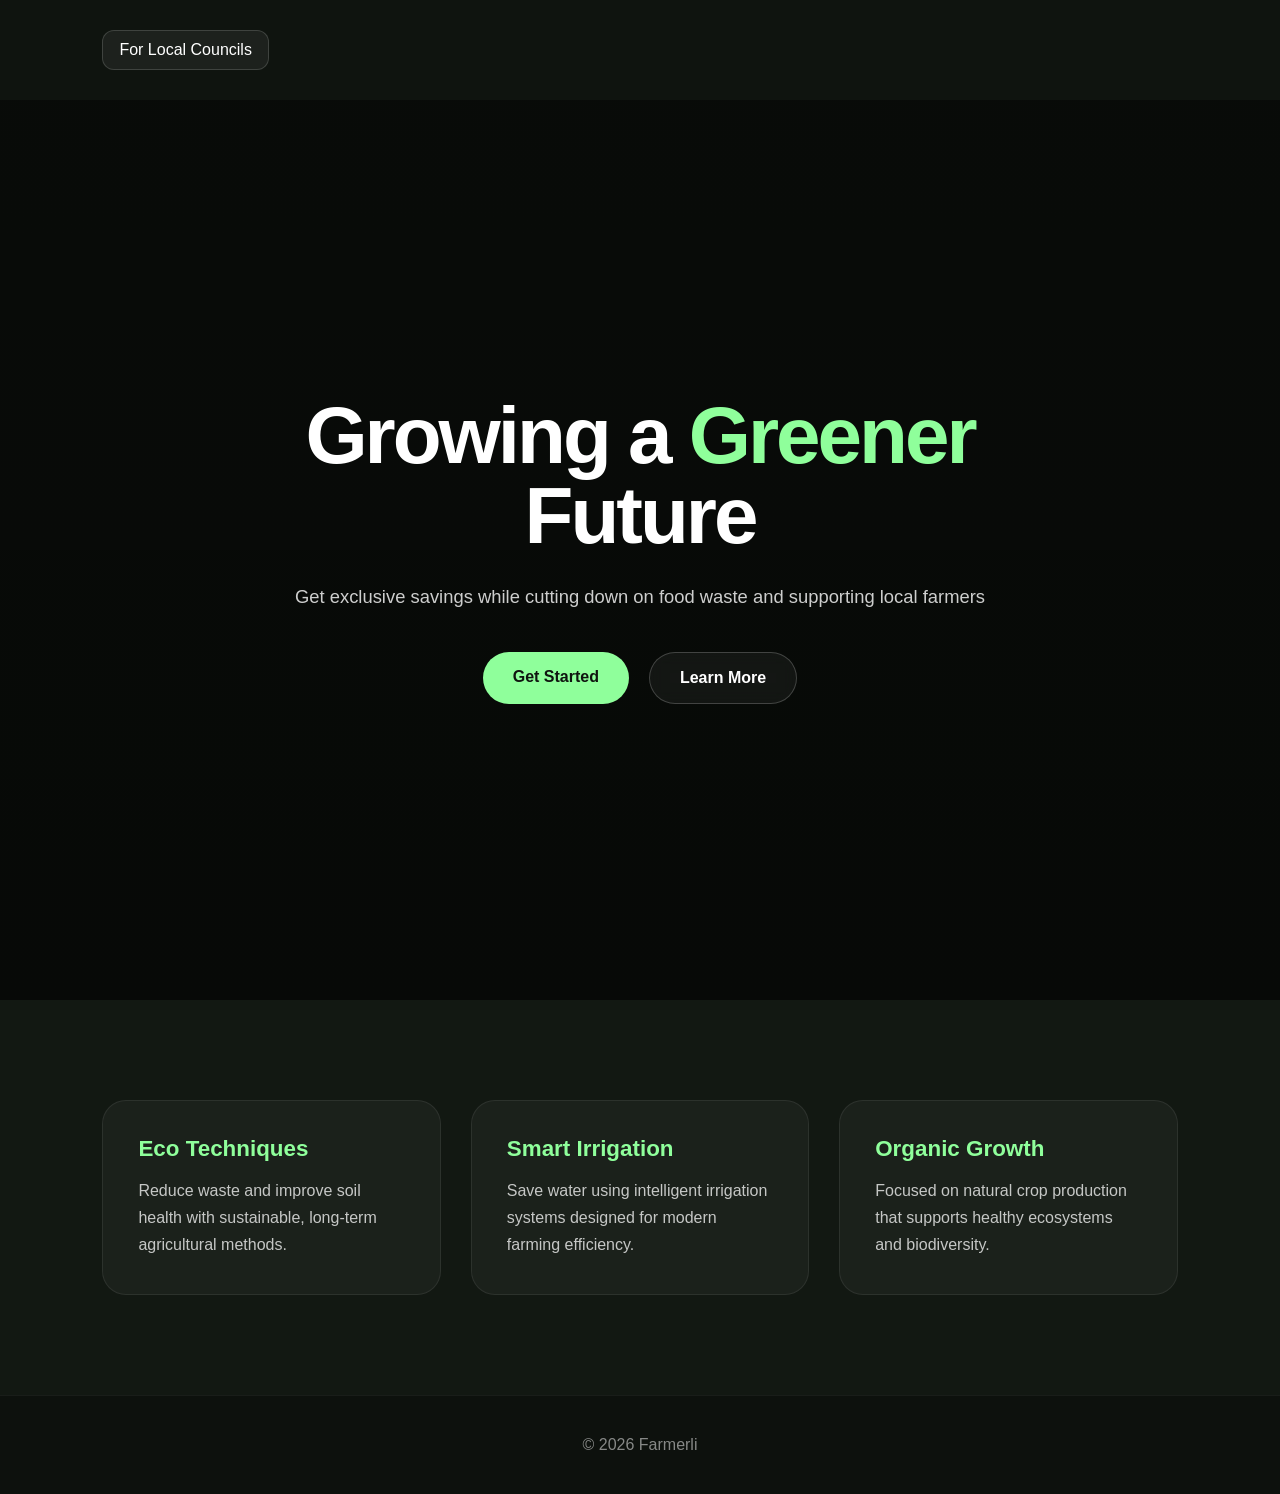
==== index.html @ 4f66ae80 "Hide .top and show .menu-btn on mobile" ====
<!DOCTYPE html>
<html lang="en">
<head>
  <meta charset="UTF-8" />
  <meta name="viewport" content="width=device-width, initial-scale=1.0" />
  <title>Farmerli — Sustainable Farming</title>
    <link rel="stylesheet" href="styles.css">
  </head>
<body>

<button class="menu-btn" onclick="toggleDrawer()">
  Menu
</button>

<nav class="drawer" id="drawer">
  <h2>Farmerli</h2>

  <a href="index.html">Home</a>
  <a href="how-it-works.html">How it works</a>
  <a href="subscription.html">Your subscription</a>
  <a href="contact.html">Contact</a>
</nav>

<div class="top">
  <a class="top-right-btn" href="index.html">For Local Councils</a>
</div>

  <!-- HERO -->
  <section class="hero">
    <div class="hero-content">
      <h1>
        Growing a <span class="green-highlight">Greener</span> Future
      </h1>

      <p>
        Get exclusive savings while cutting down on food waste and supporting local farmers
      </p>

      <div class="hero-buttons">
        <a href="subscribe.html" class="btn btn-primary">Get Started</a>
        <a href="about.html" class="btn btn-secondary">Learn More</a>
      </div>
    </div>
  </section>

  <section class="features">

    <div class="card">
      <h3>Eco Techniques</h3>
      <p>
        Reduce waste and improve soil health with sustainable,
        long-term agricultural methods.
      </p>
    </div>

    <div class="card">
      <h3>Smart Irrigation</h3>
      <p>
        Save water using intelligent irrigation systems designed
        for modern farming efficiency.
      </p>
    </div>

    <div class="card">
      <h3>Organic Growth</h3>
      <p>
        Focused on natural crop production that supports healthy
        ecosystems and biodiversity.
      </p>
    </div>

  </section>

  <footer class="legal-copy">
    © 2026 Farmerli
  </footer>
<script src="drawer.js"></script>
</body>
</html>
---- styles.css ----
* {
  margin: 0;
  padding: 0;
  box-sizing: border-box;
  font-family: Arial, Helvetica, sans-serif;
}

html {
  scroll-behavior:smooth;
}

body {
  background: #0f140f;
  color: white;
  overflow-x: hidden;
}

.menu-btn {
  position: fixed;
  top: 25px;
  left: 25px;
  z-index: 1001;

  display: none;
  align-items: center;
  gap: 14px;

  padding: 14px 22px;

  border: 1px solid rgba(255,255,255,0.15);
  border-radius: 16px;

  background: rgba(255,255,255,0.08);
  backdrop-filter: blur(8px);

  color: white;
  font-size: 1rem;
  font-weight: 600;

  cursor: pointer;
  transition: 0.3s;
}

.menu-btn::before {
  content: "☰";
  font-size: 1.4rem;
  line-height: 1;
}

.menu-btn:hover {
  background: rgba(255,255,255,0.15);
}

.drawer {
  position: fixed;
  top: 0;
  left: -280px;
  width: 280px;
  height: 100%;
  background: rgba(15, 20, 15, 0.98);
  backdrop-filter: blur(10px);
  padding: 100px 35px;
  transition: 0.4s ease;
  z-index: 1000;
  border-right: 1px solid rgba(255,255,255,0.08);
}

.drawer.active {
  left: 0;
}

.drawer h2 {
  color: #8fff9b;
  margin-bottom: 40px;
  font-size: 2.4rem;
}

.drawer a {
  display: block;
  color: white;
  text-decoration: none;
  margin: 22px 0;
  font-size: 1.2rem;
  transition: 0.3s;
}

.drawer a:hover {
  color: #8fff9b;
  background: rgba(255, 255, 255, 0.170);
  padding: 12px 8px;
  border-radius: 8px;
}

.drawer a:active {
  color: #8fff9b;
  background: rgba(255, 255, 255, 0.170);
  padding: 12px 8px;
  border-radius: 8px;
}

.hero {
  min-height: 100vh;
  display: flex;
  align-items: center;
  justify-content: center;
  text-align: center;
  padding: 40px;
  position: relative;

  background:
    linear-gradient(rgba(0,0,0,0.45), rgba(0,0,0,0.55)),
    url('https://images.unsplash.com/photo-1501004318641-b39e6451bec6?q=80&w=1600&auto=format&fit=crop');
  background-size: cover;
  background-position: center;
}

.hero::before {
  content: "";
  position: absolute;

  background: #8fff9b;
  filter: blur(160px);
  opacity: 0.12;
  top: -100px;
  right: -100px;
}

.hero-content {
  position: relative;
  max-width: 850px;
  z-index: 2;
}

.hero h1 {
  font-size: 5rem;
  font-weight: 800;
  line-height: 1;
  margin-bottom: 25px;
  letter-spacing: -3px;
}

.green-highlight {
  color: #8fff9b;
}

.hero p {
  font-size: 1.15rem;
  line-height: 1.7;
  color: rgba(255,255,255,0.8);
  margin-bottom: 40px;
}

.hero-buttons {
  display: flex;
  justify-content: center;
  gap: 20px;
  flex-wrap: wrap;
}

.btn {
  padding: 16px 30px;
  border-radius: 50px;
  text-decoration: none;
  font-weight: bold;
  transition: 0.3s;
}

.btn-primary {
  background: #8fff9b;
  color: #0f140f;
}

.btn-primary:hover {
  transform: translateY(-3px);
  box-shadow: 0 10px 30px rgba(143,255,155,0.35);
}

.btn-secondary {
  border: 1px solid rgba(255,255,255,0.2);
  color: white;
  background: rgba(255,255,255,0.05);
  backdrop-filter: blur(8px);
}

.btn-secondary:hover {
  background: rgba(255,255,255,0.12);
}

.top {
  padding: 30px 8%;
  display: flex;
  justify-content: space-between;
  align-items: center;
}

.logo {
  color: #8fff9b;
  font-weight: 700;
  letter-spacing: -1px;
  font-size: 1.4rem;
}

.top-right-btn {
  color: white;
  text-decoration: none;
  padding: 10px 16px;
  border-radius: 12px;
  border: 1px solid rgba(255,255,255,0.15);
  background: rgba(255,255,255,0.06);
  transition: 0.3s;
}

.top-right-btn:hover {
  background: rgba(255,255,255,0.12);
}

.features {
  padding: 100px 8%;
  display: grid;
  grid-template-columns: repeat(auto-fit, minmax(260px, 1fr));
  gap: 30px;
  background: #121812;
}

.card {
  background: rgba(255,255,255,0.04);
  border: 1px solid rgba(255,255,255,0.08);
  border-radius: 24px;
  padding: 35px;
  transition: 0.35s;
}

.card:hover {
  transform: translateY(-8px);
  background: rgba(255,255,255,0.06);
}

.card h3 {
  font-size: 1.4rem;
  margin-bottom: 15px;
  color: #8fff9b;
}

.card p {
  color: rgba(255,255,255,0.75);
  line-height: 1.7;
}

.postcode-box {
  margin:auto;
  max-width:650px;

  background:rgba(255,255,255,0.05);
  border:1px solid rgba(255,255,255,0.08);

  padding:30px;
  border-radius:30px;

  backdrop-filter:blur(12px);
}

.postcode-box h3 {
  margin-bottom:20px;
  font-size:1.5rem;
}

.postcode-form {
  display:flex;
  gap:15px;
  flex-wrap:wrap;
  justify-content:center;
}

.postcode-form input {
  flex:1;
  min-width:220px;
  padding:18px;
  border:none;
  border-radius:50px;
  background:rgba(255,255,255,0.08);
  color:white;
  outline:none;
}

.postcode-form input::placeholder {
  color: rgba(255,255,255,0.7);
}

.postcode-form button {
  padding:18px 28px;
  border:none;
  border-radius:50px;
  background:#8fff9b;
  color:#0f140f;
  font-weight:bold;
  cursor:pointer;
  transition:0.3s;
}

.postcode-form button:hover {
  transform:translateY(-2px);
  box-shadow:0 10px 25px rgba(143,255,155,0.35);
}

.result{
  margin-top:25px;
  color:#8fff9b;
  font-size:1rem;
  display:none;
}

.info-section {
  padding:120px 10%;
  display:grid;
  grid-template-columns:1fr 1fr;
  gap:60px;
  align-items:center;
}

.info-section:nth-child(even) {
  background:#121812;
}

.info-text h2 {
  font-size:3rem;
  margin-bottom:25px;
  line-height:1.1;
}

.info-text p {
  color:rgba(255,255,255,0.75);
  line-height:1.9;
  font-size:1.05rem;
}

.info-card {
  height:420px;

  border-radius:30px;

  background:
  linear-gradient(rgba(0,0,0,0.2), rgba(0,0,0,0.5)),
  url("https://images.unsplash.com/photo-1500937386664-56d1dfef3854?q=80&w=1200&auto=format&fit=crop");

  background-size:cover;
  background-position:center;

  border:1px solid rgba(255,255,255,0.08);

  box-shadow:
  0 20px 50px rgba(0,0,0,0.35);
}

.pricing{
  padding:140px 10%;
  text-align:center;
  background:#101510;
}

.pricing h2{
  font-size:4rem;
  margin-bottom:20px;
}

.pricing p {
  color:rgba(255,255,255,0.72);
  margin-bottom:50px;
}

.plan {
  max-width:500px;
  margin:auto;

  background:rgba(255,255,255,0.05);
  border:1px solid rgba(255,255,255,0.08);

  padding:50px;
  border-radius:35px;

  backdrop-filter:blur(12px);
}

.price {
  font-size:5rem;
  color:#8fff9b;
  margin:20px 0;
}

.plan ul {
  list-style:none;
  margin:30px 0;
}

.plan li {
  margin:18px 0;
  color:rgba(255,255,255,0.82);
}

.subscribe-btn {
  display:inline-block;
  margin-top:20px;

  padding:18px 35px;

  border-radius:50px;

  background:#8fff9b;
  color:#0f140f;

  text-decoration:none;
  font-weight:bold;

  transition:0.3s;
}

.subscribe-btn:hover {
  transform:translateY(-3px);
  box-shadow:0 12px 30px rgba(143,255,155,0.35);
}

.contact {
  padding: 100px 8%;
  display: flex;
  justify-content: center;
}

.form-box {
  width: 100%;
  max-width: 700px;

  background: rgba(255,255,255,0.05);
  border: 1px solid rgba(255,255,255,0.08);

  border-radius: 30px;
  padding: 40px;

  backdrop-filter: blur(12px);
}

.form-box h2 {
  margin-bottom: 25px;
  font-size: 2rem;
}

.form-box p {
  margin-bottom: 30px;
  color: rgba(255,255,255,0.7);
  line-height: 1.6;
}

.row {
  display: grid;
  grid-template-columns: 1fr 1fr;
  gap: 15px;
}

input, textarea {
  width: 100%;
  padding: 16px;
  margin-bottom: 15px;

  border-radius: 14px;
  border: 1px solid rgba(255,255,255,0.12);

  background: rgba(255,255,255,0.06);
  color: white;

  outline: none;
}

textarea {
  min-height: 140px;
  resize: none;
}

  input::placeholder,
  textarea::placeholder {
    color: rgba(255,255,255,0.6);
  }

  .legal-copy {
    padding: 40px;
    text-align: center;
    color: rgba(255,255,255,0.5);
    background: #0d110d;
    border-top: 1px solid rgba(255,255,255,0.05);
  }

  footer {
    padding:40px;
    text-align:center;
    color:rgba(255,255,255,0.5);
    border-top:1px solid rgba(255,255,255,0.06);
    background:#0d110d;
  }

  /* =========================
      MOBILE
  ========================== */

  @media (max-width: 768px) {
    .hero h1 {
      font-size: 3.2rem;
    }

    .hero p {
      font-size: 1rem;
    }

    .info-section{
      grid-template-columns:1fr;
    }

    .info-text h2{
      font-size:2.3rem;
    }

    .pricing h2{
      font-size:3rem;
    }

    .price{
      font-size:4rem;
    }

    .menu-btn {
      display: flex;
    }

    .top {
      display: none;
    }

    .drawer {
      inset: 0;
      width: 100vw;
      height: 100vh;

      left: -100vw;

      display: flex;
      flex-direction: column;
      justify-content: center;
      align-items: center;

      padding: 0;

      border-right: none;

      text-align: center;
      overflow: hidden;
    }

    .drawer.active {
      left: 0;
    }

    .drawer h2 {
      margin-bottom: 60px;
      font-size: 3rem;
    }

    .drawer a {
      margin: 18px 0;
      font-size: 1.5rem;
    }

    .features {
      grid-template-columns: 1fr;
    }

    .row {
      grid-template-columns: 1fr;
    }

    .form-box {
      padding: 25px;
    }
  }
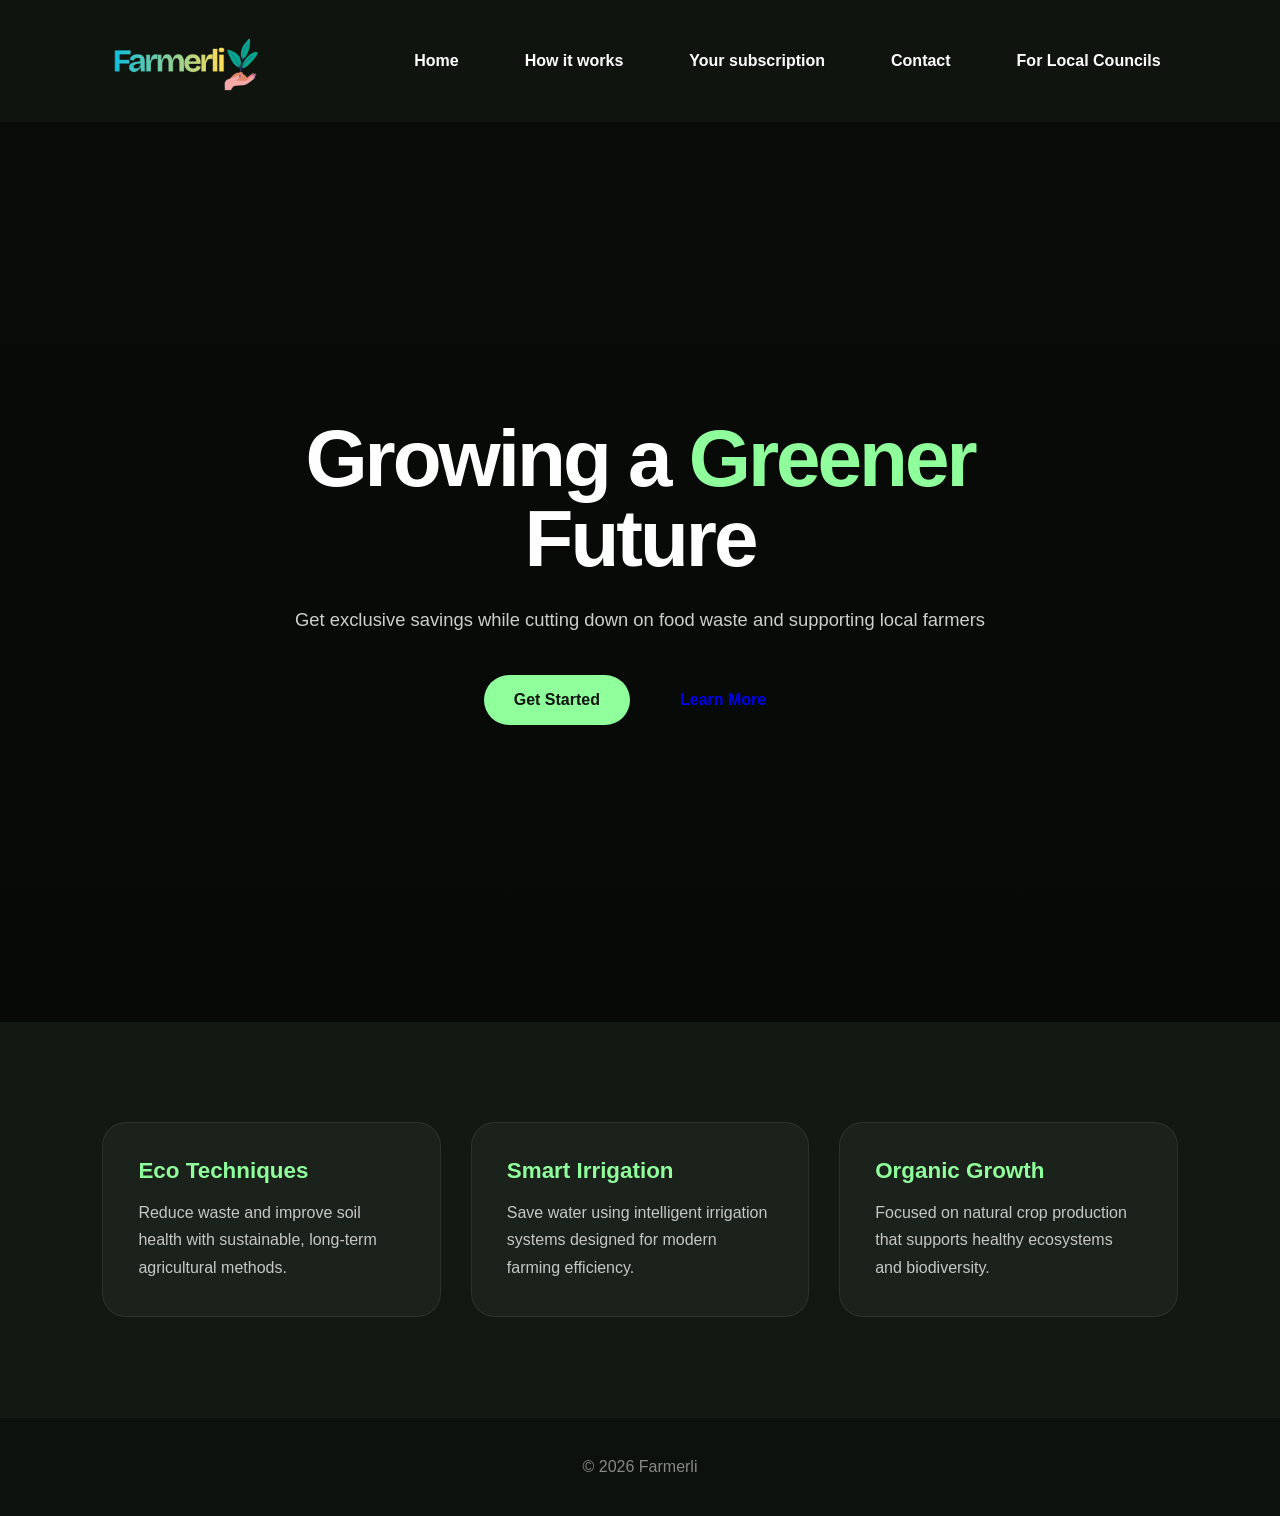
==== commit 2e9536d4: "Style top bar" ====
--- a/index.html
+++ b/index.html
@@ -12,6 +12,17 @@
   Menu
 </button>
 
+<div class="top">
+  <img class="logo" src="images/farmerli_logo.png" alt="Farmerli Logo">
+  <div class="top-links">
+    <a href="index.html" class="top-btn">Home</a>
+    <a href="how-it-works.html" class="top-btn">How it works</a>
+    <a href="subscription.html" class="top-btn">Your subscription</a>
+    <a href="contact.html" class="top-btn">Contact</a>
+    <a  class="top-btn" href="index.html">For Local Councils</a>
+  </div>
+</div>
+
 <nav class="drawer" id="drawer">
   <h2>Farmerli</h2>
 
@@ -21,11 +32,6 @@
   <a href="contact.html">Contact</a>
 </nav>
 
-<div class="top">
-  <a class="top-right-btn" href="index.html">For Local Councils</a>
-</div>
-
-  <!-- HERO -->
   <section class="hero">
     <div class="hero-content">
       <h1>
--- a/styles.css
+++ b/styles.css
@@ -175,15 +175,20 @@
   box-shadow: 0 10px 30px rgba(143,255,155,0.35);
 }
 
-.btn-secondary {
-  border: 1px solid rgba(255,255,255,0.2);
+.top-btn {
   color: white;
-  background: rgba(255,255,255,0.05);
-  backdrop-filter: blur(8px);
-}
-
-.btn-secondary:hover {
-  background: rgba(255,255,255,0.12);
+  text-decoration: none;
+  font-weight: 600;
+  padding: 10px 16px;
+  border: solid rgba(0, 0, 0, 0) 1px;
+  transition: 0.3s;
+}
+
+.top-btn:hover {
+  border: 1px solid rgba(255,255,255,0.15);
+  border-radius: 12px;
+  translate: Y(20px);
+  background: rgba(255,255,255,0.06);
 }
 
 .top {
@@ -193,9 +198,14 @@
   align-items: center;
 }
 
+.top-links {
+  display: flex;
+  gap: 2rem;
+}
+
 .logo {
   color: #8fff9b;
-  font-weight: 700;
+  width: 160px;
   letter-spacing: -1px;
   font-size: 1.4rem;
 }
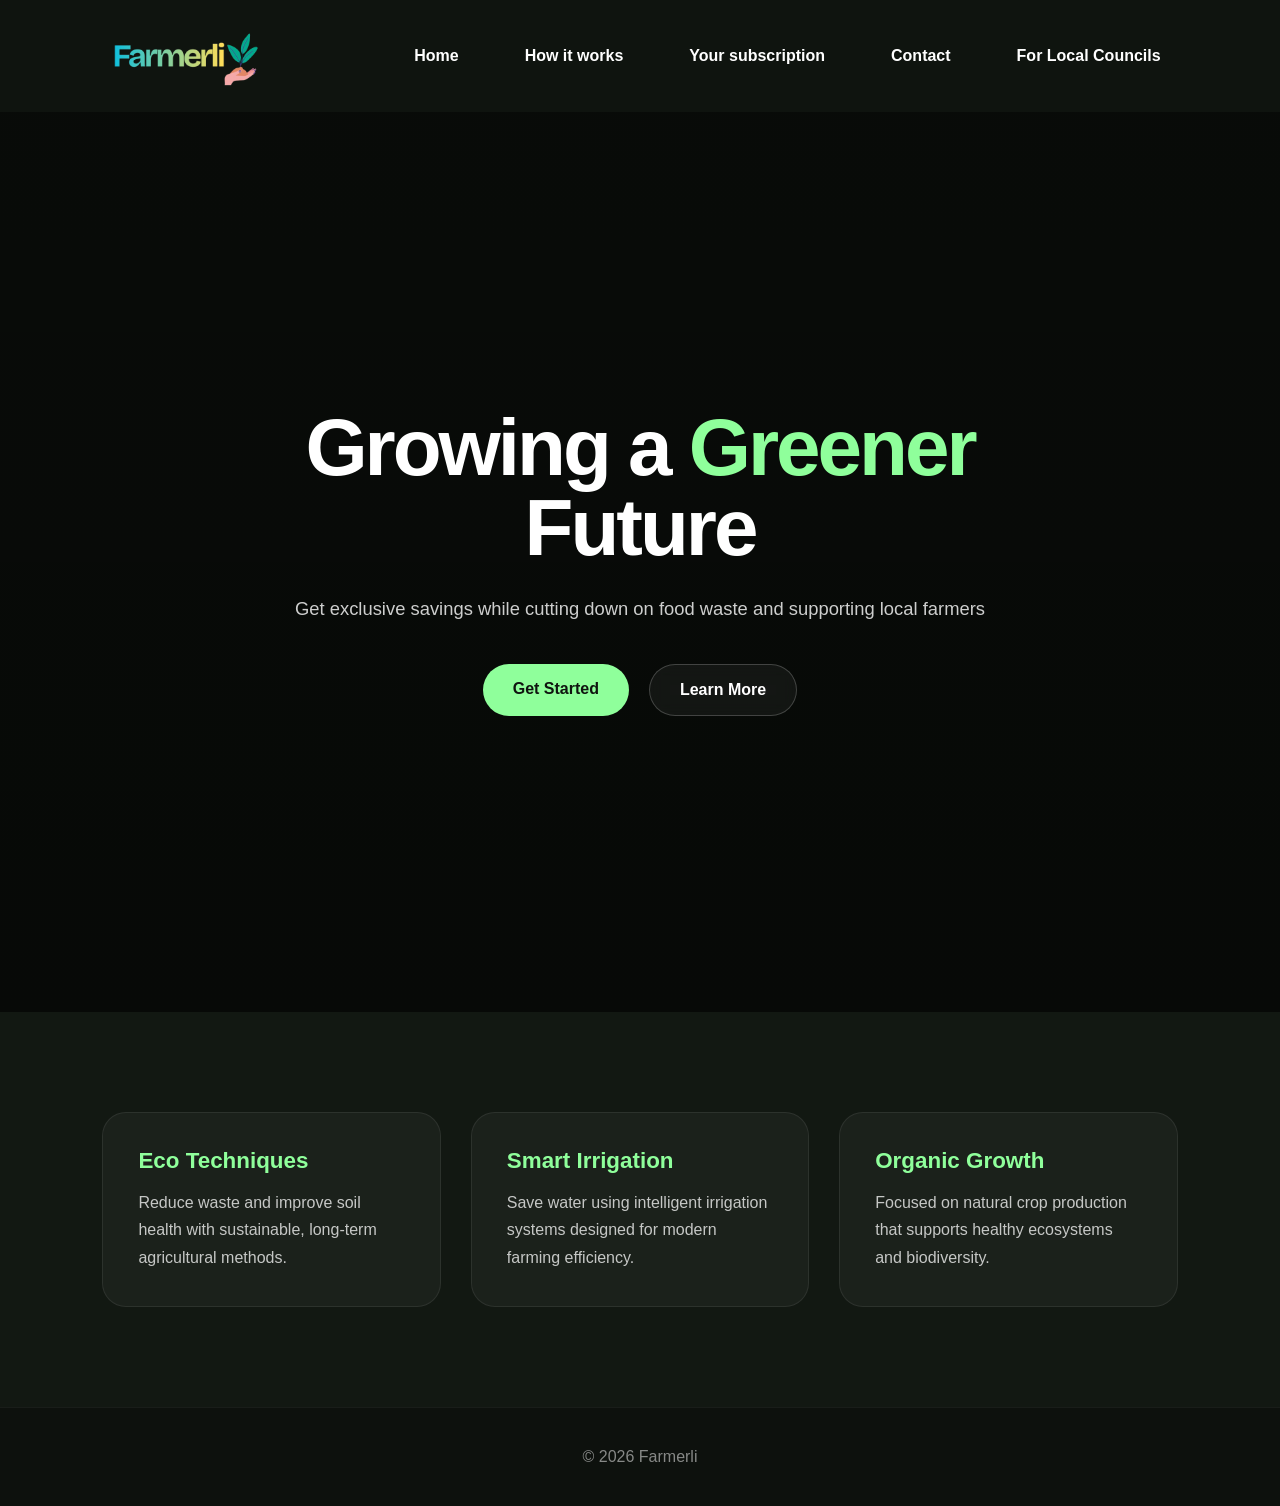
==== commit ce8d7a26: "Restructure JS files" ====
--- a/index.html
+++ b/index.html
@@ -9,7 +9,6 @@
 <body>
 
 <button class="menu-btn" onclick="toggleDrawer()">
-  Menu
 </button>
 
 <div class="top">
@@ -26,10 +25,10 @@
 <nav class="drawer" id="drawer">
   <h2>Farmerli</h2>
 
-  <a href="index.html">Home</a>
-  <a href="how-it-works.html">How it works</a>
-  <a href="subscription.html">Your subscription</a>
-  <a href="contact.html">Contact</a>
+  <a href="index.html" class="drawer-btn">Home</a>
+  <a href="how-it-works.html" class="drawer-btn">How it works</a>
+  <a href="subscription.html" class="drawer-btn">Your subscription</a>
+  <a href="contact.html" class="drawer-btn">Contact</a>
 </nav>
 
   <section class="hero">
@@ -80,6 +79,6 @@
   <footer class="legal-copy">
     © 2026 Farmerli
   </footer>
-<script src="drawer.js"></script>
+<script src="javascript/drawer.js"></script>
 </body>
 </html>
--- a/styles.css
+++ b/styles.css
@@ -75,27 +75,21 @@
   font-size: 2.4rem;
 }
 
-.drawer a {
+.drawer-btn {
   display: block;
   color: white;
   text-decoration: none;
   margin: 22px 0;
   font-size: 1.2rem;
-  transition: 0.3s;
-}
-
-.drawer a:hover {
+  border-radius: 8px;
+  padding: 12px 10px;
+  -webkit-tap-highlight-color: transparent;
+  user-select: none;
+}
+
+.drawer-btn:active {
   color: #8fff9b;
-  background: rgba(255, 255, 255, 0.170);
-  padding: 12px 8px;
-  border-radius: 8px;
-}
-
-.drawer a:active {
-  color: #8fff9b;
-  background: rgba(255, 255, 255, 0.170);
-  padding: 12px 8px;
-  border-radius: 8px;
+  background: rgba(255, 255, 255, 0.12);
 }
 
 .hero {
@@ -175,6 +169,17 @@
   box-shadow: 0 10px 30px rgba(143,255,155,0.35);
 }
 
+.btn-secondary {
+  border: 1px solid rgba(255,255,255,0.2);
+  color: white;
+  background: rgba(255,255,255,0.05);
+  backdrop-filter: blur(8px);
+}
+
+.btn-secondary:hover {
+  background: rgba(255,255,255,0.12);
+}
+
 .top-btn {
   color: white;
   text-decoration: none;
@@ -187,12 +192,12 @@
 .top-btn:hover {
   border: 1px solid rgba(255,255,255,0.15);
   border-radius: 12px;
-  translate: Y(20px);
+  transform: translateY(-4px);
   background: rgba(255,255,255,0.06);
 }
 
 .top {
-  padding: 30px 8%;
+  padding: 25px 8%;
   display: flex;
   justify-content: space-between;
   align-items: center;
@@ -570,7 +575,7 @@
       font-size: 3rem;
     }
 
-    .drawer a {
+    .drawer-btn {
       margin: 18px 0;
       font-size: 1.5rem;
     }
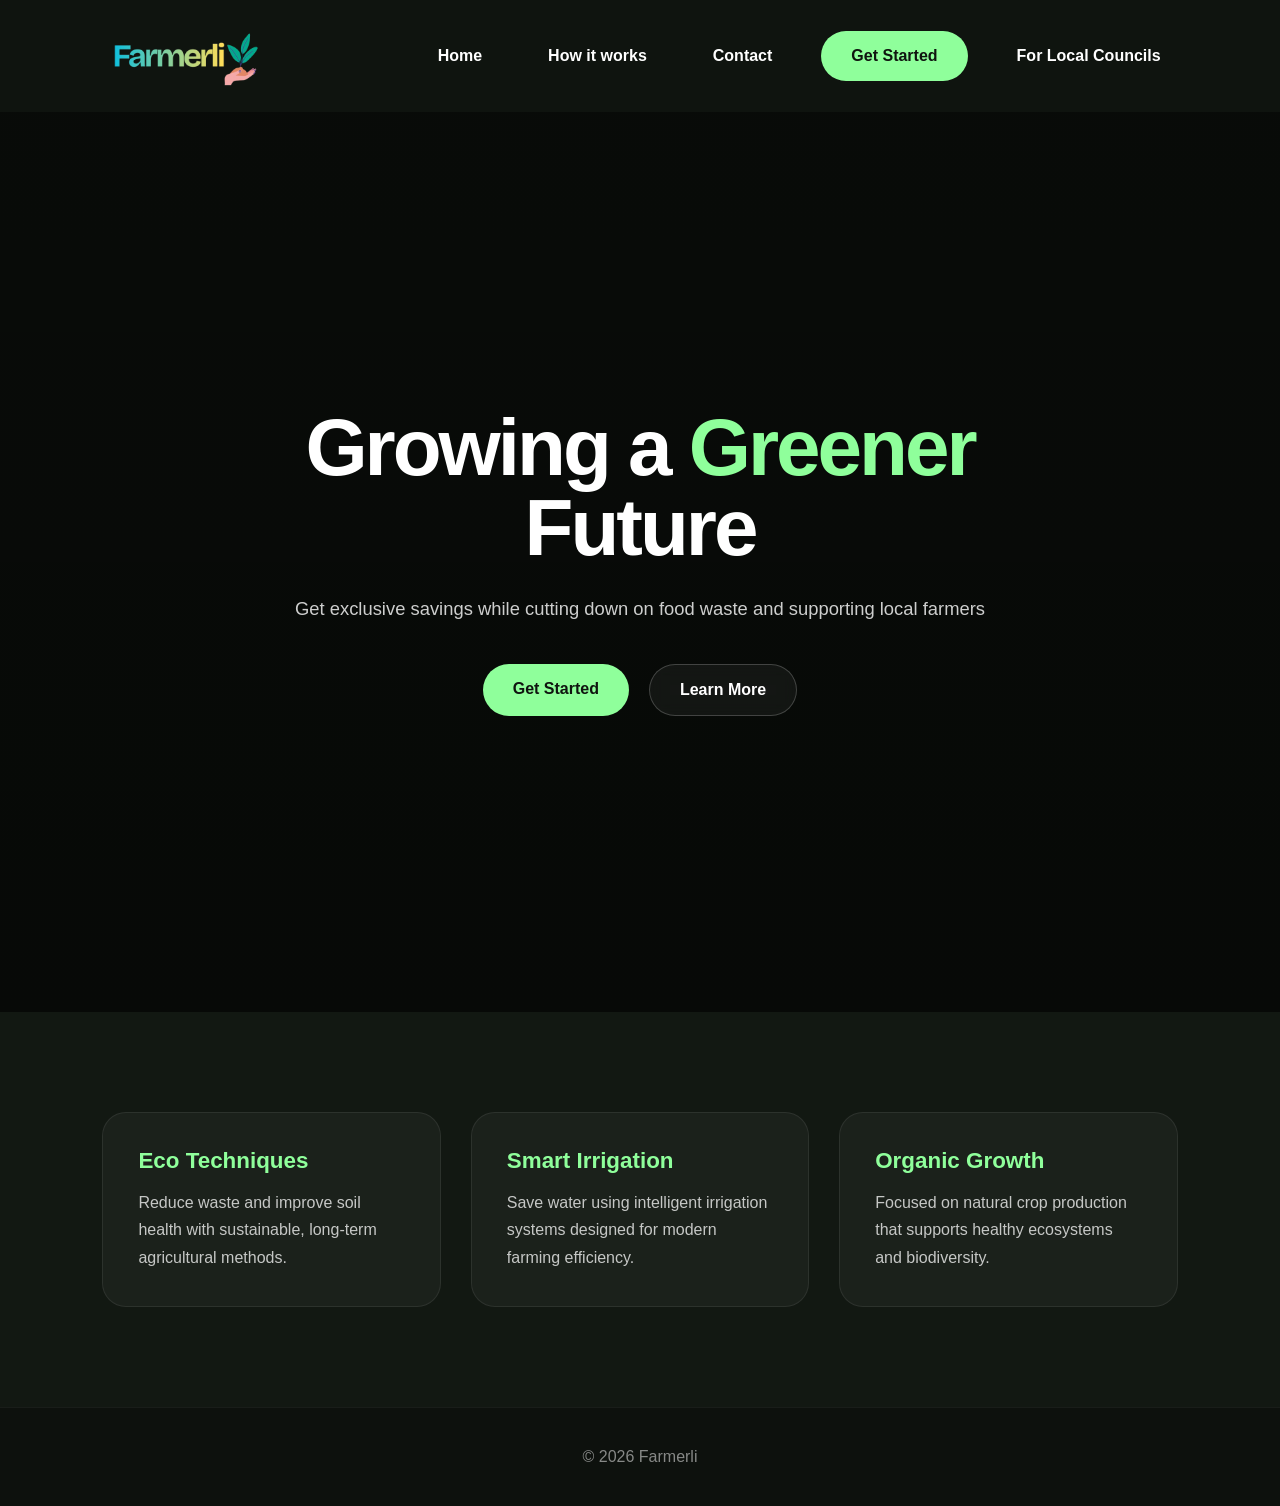
==== commit 1ced7aab: "Add Get Started button to top nav bar" ====
--- a/index.html
+++ b/index.html
@@ -12,22 +12,22 @@
 </button>
 
 <div class="top">
-  <img class="logo" src="images/farmerli_logo.png" alt="Farmerli Logo">
+  <img class="top-logo" src="images/farmerli_logo.png" alt="Farmerli Logo">
   <div class="top-links">
     <a href="index.html" class="top-btn">Home</a>
     <a href="how-it-works.html" class="top-btn">How it works</a>
-    <a href="subscription.html" class="top-btn">Your subscription</a>
     <a href="contact.html" class="top-btn">Contact</a>
-    <a  class="top-btn" href="index.html">For Local Councils</a>
+    <a href="subscription.html" class="btn btn-primary">Get Started</a>
+    <a class="top-btn" href="index.html">For Local Councils</a>
   </div>
 </div>
 
 <nav class="drawer" id="drawer">
-  <h2>Farmerli</h2>
+  <img class="drawer-logo" src="images/farmerli_logo.png" alt="Farmerli Logo">
 
   <a href="index.html" class="drawer-btn">Home</a>
   <a href="how-it-works.html" class="drawer-btn">How it works</a>
-  <a href="subscription.html" class="drawer-btn">Your subscription</a>
+  <a href="subscription.html" class="drawer-btn">Get Started</a>
   <a href="contact.html" class="drawer-btn">Contact</a>
 </nav>
 
@@ -42,8 +42,8 @@
       </p>
 
       <div class="hero-buttons">
-        <a href="subscribe.html" class="btn btn-primary">Get Started</a>
-        <a href="about.html" class="btn btn-secondary">Learn More</a>
+        <a href="subscription.html" class="btn btn-primary">Get Started</a>
+        <a href="how-it-works.html" class="btn btn-secondary">Learn More</a>
       </div>
     </div>
   </section>
--- a/styles.css
+++ b/styles.css
@@ -90,6 +90,7 @@
 .drawer-btn:active {
   color: #8fff9b;
   background: rgba(255, 255, 255, 0.12);
+  transform: translateY(2px);
 }
 
 .hero {
@@ -205,12 +206,20 @@
 
 .top-links {
   display: flex;
+  align-items: center;
   gap: 2rem;
 }
 
-.logo {
+.top-logo {
   color: #8fff9b;
   width: 160px;
+  letter-spacing: -1px;
+  font-size: 1.4rem;
+}
+
+.drawer-logo {
+  color: #8fff9b;
+  width: 240px;
   letter-spacing: -1px;
   font-size: 1.4rem;
 }
@@ -488,30 +497,212 @@
   resize: none;
 }
 
-  input::placeholder,
-  textarea::placeholder {
-    color: rgba(255,255,255,0.6);
-  }
-
-  .legal-copy {
-    padding: 40px;
-    text-align: center;
-    color: rgba(255,255,255,0.5);
-    background: #0d110d;
-    border-top: 1px solid rgba(255,255,255,0.05);
-  }
-
-  footer {
-    padding:40px;
-    text-align:center;
-    color:rgba(255,255,255,0.5);
-    border-top:1px solid rgba(255,255,255,0.06);
-    background:#0d110d;
-  }
-
-  /* =========================
-      MOBILE
-  ========================== */
+input::placeholder,
+textarea::placeholder {
+  color: rgba(255,255,255,0.6);
+}
+
+/* =========================
+   HOW IT WORKS PAGE
+========================== */
+
+.hiw-hero {
+  min-height: 70vh;
+  display: flex;
+  align-items: center;
+  justify-content: center;
+  text-align: center;
+  padding: 80px 8%;
+  background:
+    linear-gradient(rgba(0,0,0,0.55), rgba(0,0,0,0.7)),
+    url("https://images.unsplash.com/photo-1464226184884-fa280b87c399?q=80&w=1600&auto=format&fit=crop");
+  background-size: cover;
+  background-position: center;
+}
+
+.hiw-hero-content {
+  max-width: 850px;
+}
+
+.hiw-hero h1 {
+  font-size: 4.5rem;
+  margin-bottom: 20px;
+  letter-spacing: -2px;
+}
+
+.hiw-hero p {
+  color: rgba(255,255,255,0.8);
+  font-size: 1.1rem;
+  line-height: 1.7;
+}
+
+.hiw-steps {
+  padding: 100px 8%;
+  display: grid;
+  grid-template-columns: repeat(auto-fit, minmax(260px, 1fr));
+  gap: 30px;
+  background: #121812;
+}
+
+.hiw-card {
+  background: rgba(255,255,255,0.04);
+  border: 1px solid rgba(255,255,255,0.08);
+  border-radius: 24px;
+  padding: 30px;
+  transition: 0.3s;
+}
+
+.hiw-card:hover {
+  transform: translateY(-6px);
+  background: rgba(255,255,255,0.06);
+}
+
+.hiw-card h3 {
+  color: #8fff9b;
+  margin-bottom: 12px;
+  font-size: 1.3rem;
+}
+
+.hiw-card p {
+  color: rgba(255,255,255,0.75);
+  line-height: 1.7;
+}
+
+.hiw-impact {
+  padding: 120px 8%;
+  background: #0f140f;
+  text-align: center;
+}
+
+.hiw-impact-box {
+  max-width: 900px;
+  margin: auto;
+}
+
+.hiw-impact h2 {
+  font-size: 3rem;
+  margin-bottom: 20px;
+}
+
+.hiw-impact p {
+  color: rgba(255,255,255,0.75);
+  margin-bottom: 50px;
+  line-height: 1.7;
+}
+
+.hiw-stats {
+  display: grid;
+  grid-template-columns: repeat(auto-fit, minmax(200px, 1fr));
+  gap: 25px;
+}
+
+.hiw-stats div {
+  padding: 25px;
+  border-radius: 20px;
+  background: rgba(255,255,255,0.04);
+  border: 1px solid rgba(255,255,255,0.08);
+}
+
+.hiw-stats h3 {
+  color: #8fff9b;
+  margin-bottom: 10px;
+}
+
+
+
+.legal-copy {
+  padding: 40px;
+  text-align: center;
+  color: rgba(255,255,255,0.5);
+  background: #0d110d;
+  border-top: 1px solid rgba(255,255,255,0.05);
+}
+
+footer {
+  padding:40px;
+  text-align:center;
+  color:rgba(255,255,255,0.5);
+  border-top:1px solid rgba(255,255,255,0.06);
+  background:#0d110d;
+}
+
+/* =========================
+   HOW IT WORKS FLOW (FULL WIDTH)
+========================== */
+
+.hiw-flow {
+  display: flex;
+  flex-direction: column;
+}
+
+.hiw-row {
+  display: flex;
+  align-items: stretch;
+
+  min-height: 100vh;
+
+  padding: 0;
+  background: #121812;
+  overflow: hidden;
+}
+
+.hiw-row:nth-child(even) {
+  background: #0f140f;
+}
+
+.hiw-row.reverse {
+  flex-direction: row-reverse;
+}
+
+.hiw-text {
+  flex: 1;
+  display: flex;
+  flex-direction: column;
+  justify-content: center;
+
+  padding: 120px 8%;
+  max-width: 600px;
+  z-index: 2;
+}
+
+.hiw-text h3 {
+  font-size: 2.2rem;
+  color: #8fff9b;
+  margin-bottom: 20px;
+}
+
+.hiw-text p {
+  color: rgba(255,255,255,0.75);
+  line-height: 1.8;
+  font-size: 1.05rem;
+}
+
+.hiw-image {
+  flex: 1;
+  min-height: 100%;
+
+  background-size: cover;
+  background-position: center;
+
+  position: relative;
+}
+
+.hiw-row .hiw-image {
+  clip-path: ellipse(100% 100% at 100% 50%);
+}
+
+.hiw-row.reverse .hiw-image {
+  clip-path: ellipse(100% 100% at 0% 50%);
+}
+
+.hiw-row.reverse {
+  flex-direction: row-reverse;
+}
+
+
+/* =========================
+    MOBILE
+========================== */
 
   @media (max-width: 768px) {
     .hero h1 {
@@ -591,4 +782,20 @@
     .form-box {
       padding: 25px;
     }
+
+    .hiw-row,
+    .hiw-row.reverse {
+      flex-direction: column;
+      text-align: center;
+      min-height: auto;
+    }
+
+    .hiw-image {
+      width: 100%;
+      height: 280px;
+    }
+
+    .hiw-text h3 {
+      font-size: 1.8rem;
+    }
   }
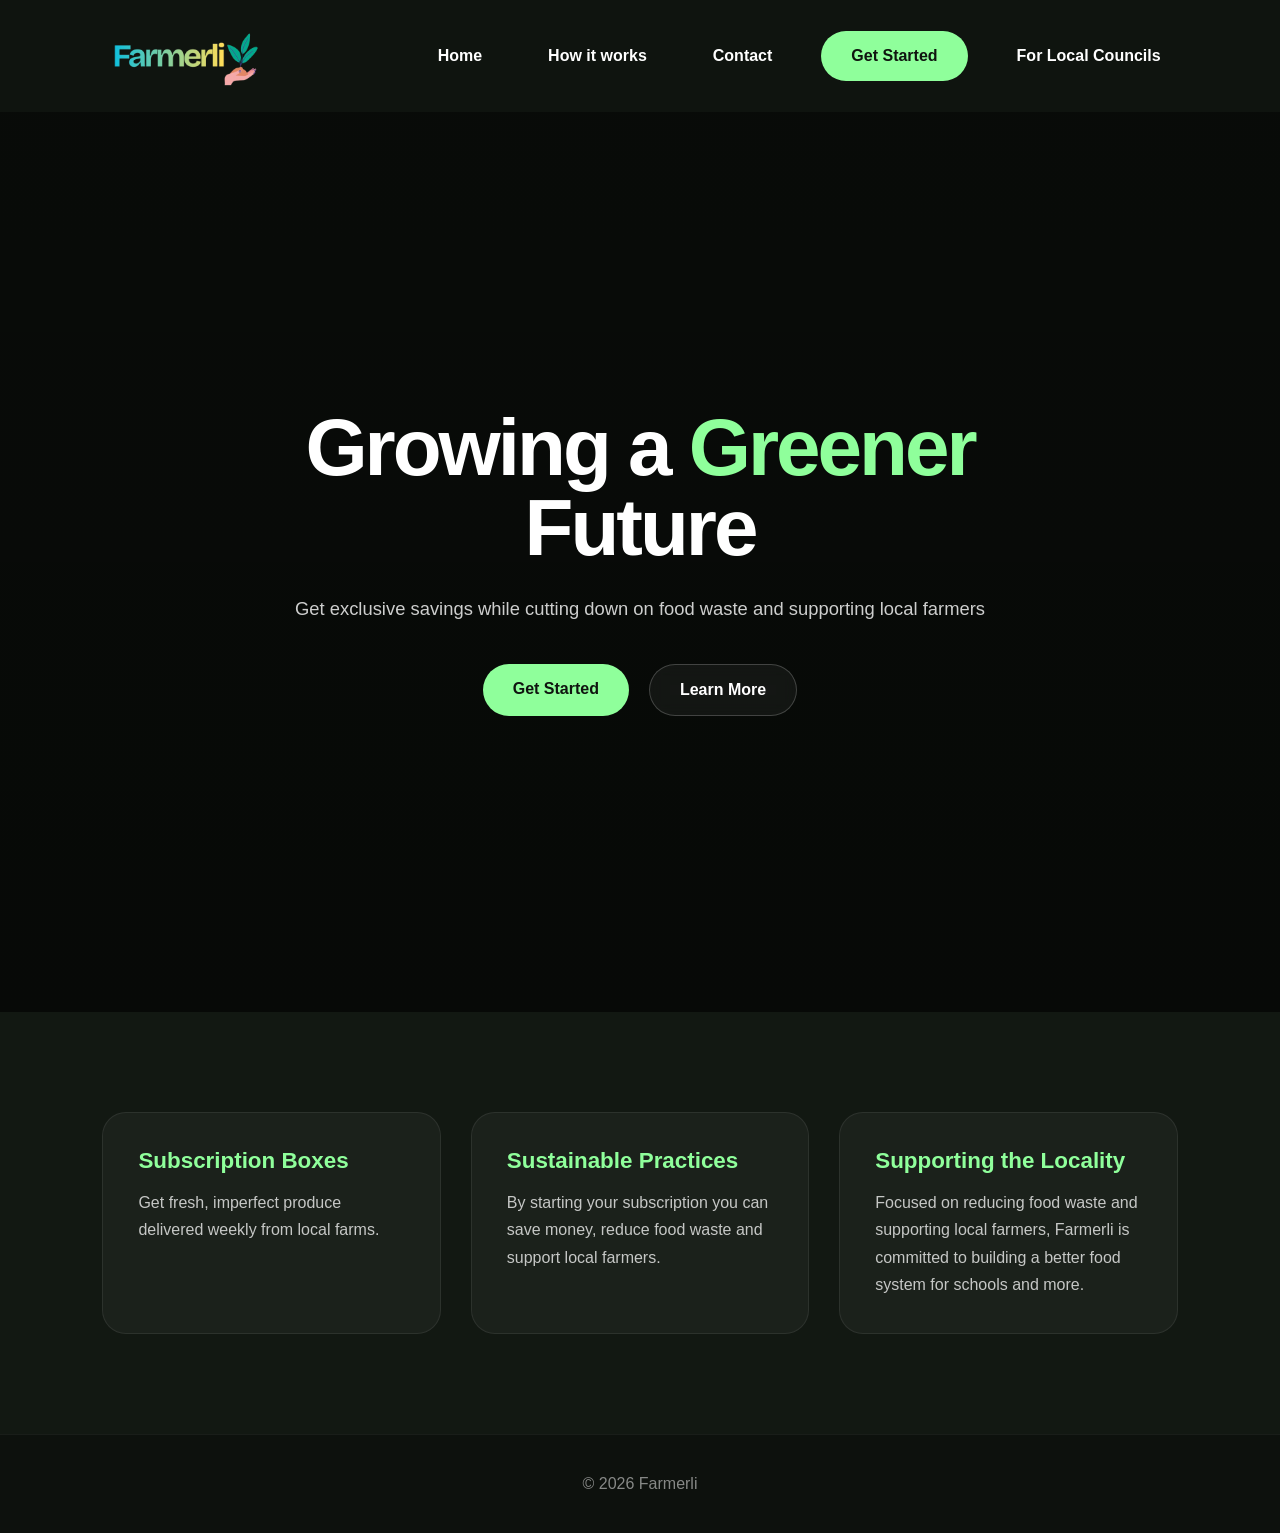
==== commit 268f428e: "Add plan selection page" ====
--- a/index.html
+++ b/index.html
@@ -3,7 +3,7 @@
 <head>
   <meta charset="UTF-8" />
   <meta name="viewport" content="width=device-width, initial-scale=1.0" />
-  <title>Farmerli — Sustainable Farming</title>
+  <title>Farmerli — Home</title>
     <link rel="stylesheet" href="styles.css">
   </head>
 <body>
@@ -18,7 +18,7 @@
     <a href="how-it-works.html" class="top-btn">How it works</a>
     <a href="contact.html" class="top-btn">Contact</a>
     <a href="subscription.html" class="btn btn-primary">Get Started</a>
-    <a class="top-btn" href="index.html">For Local Councils</a>
+    <a class="top-btn" href="programmes.html">For Local Councils</a>
   </div>
 </div>
 
@@ -28,6 +28,7 @@
   <a href="index.html" class="drawer-btn">Home</a>
   <a href="how-it-works.html" class="drawer-btn">How it works</a>
   <a href="subscription.html" class="drawer-btn">Get Started</a>
+  <a href="programmes.html" class="drawer-btn">For Local Councils</a>
   <a href="contact.html" class="drawer-btn">Contact</a>
 </nav>
 
@@ -51,26 +52,23 @@
   <section class="features">
 
     <div class="card">
-      <h3>Eco Techniques</h3>
+      <h3>Subscription Boxes</h3>
       <p>
-        Reduce waste and improve soil health with sustainable,
-        long-term agricultural methods.
+        Get fresh, imperfect produce delivered weekly from local farms.
       </p>
     </div>
 
     <div class="card">
-      <h3>Smart Irrigation</h3>
+      <h3>Sustainable Practices</h3>
       <p>
-        Save water using intelligent irrigation systems designed
-        for modern farming efficiency.
+        By starting your subscription you can save money, reduce food waste and support local farmers. 
       </p>
     </div>
 
     <div class="card">
-      <h3>Organic Growth</h3>
+      <h3>Supporting the Locality</h3>
       <p>
-        Focused on natural crop production that supports healthy
-        ecosystems and biodiversity.
+        Focused on reducing food waste and supporting local farmers, Farmerli is committed to building a better food system for schools and more.
       </p>
     </div>
 
--- a/styles.css
+++ b/styles.css
@@ -145,6 +145,15 @@
   margin-bottom: 40px;
 }
 
+.council-hero {
+  background:
+    linear-gradient(rgba(0,0,0,0.6), rgba(0,0,0,0.72)),
+    url("https://images.unsplash.com/photo-1464226184884-fa280b87c399?q=80&w=1600&auto=format&fit=crop");
+
+  background-size: cover;
+  background-position: center;
+}
+
 .hero-buttons {
   display: flex;
   justify-content: center;
@@ -192,7 +201,7 @@
 
 .top-btn:hover {
   border: 1px solid rgba(255,255,255,0.15);
-  border-radius: 12px;
+  border-radius: 50px;
   transform: translateY(-4px);
   background: rgba(255,255,255,0.06);
 }
@@ -603,8 +612,13 @@
   border: 1px solid rgba(255,255,255,0.08);
 }
 
-.hiw-stats h3 {
+.hiw-stats .positive {
   color: #8fff9b;
+  margin-bottom: 10px;
+}
+
+.hiw-stats .negative {
+  color: #ff8f8f;
   margin-bottom: 10px;
 }
 
@@ -699,6 +713,194 @@
   flex-direction: row-reverse;
 }
 
+/* =========================================
+   PLAN PAGE
+========================================= */
+
+.plans-hero {
+  min-height: 60vh;
+
+  display: flex;
+  align-items: center;
+  justify-content: center;
+
+  text-align: center;
+  padding: 120px 8% 80px;
+
+  background:
+    linear-gradient(rgba(0,0,0,0.55), rgba(0,0,0,0.65)),
+    url("https://images.unsplash.com/photo-1542838132-92c53300491e?q=80&w=1600&auto=format&fit=crop");
+
+  background-size: cover;
+  background-position: center;
+}
+
+.plans-hero-content {
+  max-width: 800px;
+}
+
+.plans-hero h1 {
+  font-size: 5rem;
+  margin-bottom: 25px;
+  line-height: 1;
+  letter-spacing: -3px;
+}
+
+.plans-hero p {
+  font-size: 1.1rem;
+  color: rgba(255,255,255,0.78);
+  line-height: 1.8;
+}
+
+/* =========================================
+   PLAN CARDS
+========================================= */
+
+.plan-selection {
+  padding: 100px 8%;
+
+  display: grid;
+  grid-template-columns: repeat(auto-fit, minmax(320px, 1fr));
+
+  gap: 35px;
+  background: #121812;
+}
+
+.plan-card {
+  position: relative;
+
+  background: rgba(255,255,255,0.05);
+  border: 1px solid rgba(255,255,255,0.08);
+
+  border-radius: 35px;
+  padding: 50px;
+
+  backdrop-filter: blur(12px);
+
+  transition: 0.35s;
+}
+
+.plan-card:hover {
+  transform: translateY(-8px);
+  background: rgba(255,255,255,0.06);
+}
+
+.featured-plan {
+  border: 1px solid rgba(143,255,155,0.4);
+  box-shadow: 0 20px 40px rgba(143,255,155,0.08);
+}
+
+.plan-badge {
+  position: absolute;
+  top: 25px;
+  right: 25px;
+
+  background: #8fff9b;
+  color: #0f140f;
+
+  padding: 8px 14px;
+  border-radius: 50px;
+
+  font-size: 0.75rem;
+  font-weight: bold;
+}
+
+.plan-card h2 {
+  font-size: 2rem;
+  margin-bottom: 20px;
+}
+
+.plan-price {
+  font-size: 4rem;
+  color: #8fff9b;
+  margin-bottom: 20px;
+  font-weight: bold;
+}
+
+.plan-price span {
+  font-size: 1rem;
+  color: rgba(255,255,255,0.6);
+}
+
+.plan-description {
+  color: rgba(255,255,255,0.72);
+  line-height: 1.8;
+  margin-bottom: 30px;
+}
+
+.plan-features {
+  list-style: none;
+  margin-bottom: 40px;
+}
+
+.plan-features li {
+  margin: 18px 0;
+  color: rgba(255,255,255,0.82);
+}
+
+/* =========================================
+   INFO SECTION
+========================================= */
+
+.plan-info {
+  padding: 100px 8%;
+
+  display: grid;
+  grid-template-columns: repeat(auto-fit, minmax(300px, 1fr));
+
+  gap: 30px;
+
+  background: #101510;
+}
+
+.info-box {
+  background: rgba(255,255,255,0.04);
+  border: 1px solid rgba(255,255,255,0.08);
+
+  border-radius: 30px;
+  padding: 40px;
+}
+
+.info-box h3 {
+  color: #8fff9b;
+  margin-bottom: 18px;
+  font-size: 1.5rem;
+}
+
+.info-box p {
+  color: rgba(255,255,255,0.75);
+  line-height: 1.8;
+}
+
+/* =========================================
+   MOBILE
+========================================= */
+
+@media (max-width: 768px) {
+
+  .plans-hero h1 {
+    font-size: 3.2rem;
+  }
+
+  .plan-selection {
+    grid-template-columns: 1fr;
+    padding: 80px 6%;
+  }
+
+  .plan-card {
+    padding: 35px;
+  }
+
+  .plan-price {
+    font-size: 3.2rem;
+  }
+
+  .plan-info {
+    grid-template-columns: 1fr;
+    padding: 80px 6%;
+  }
+}
+
 
 /* =========================
     MOBILE
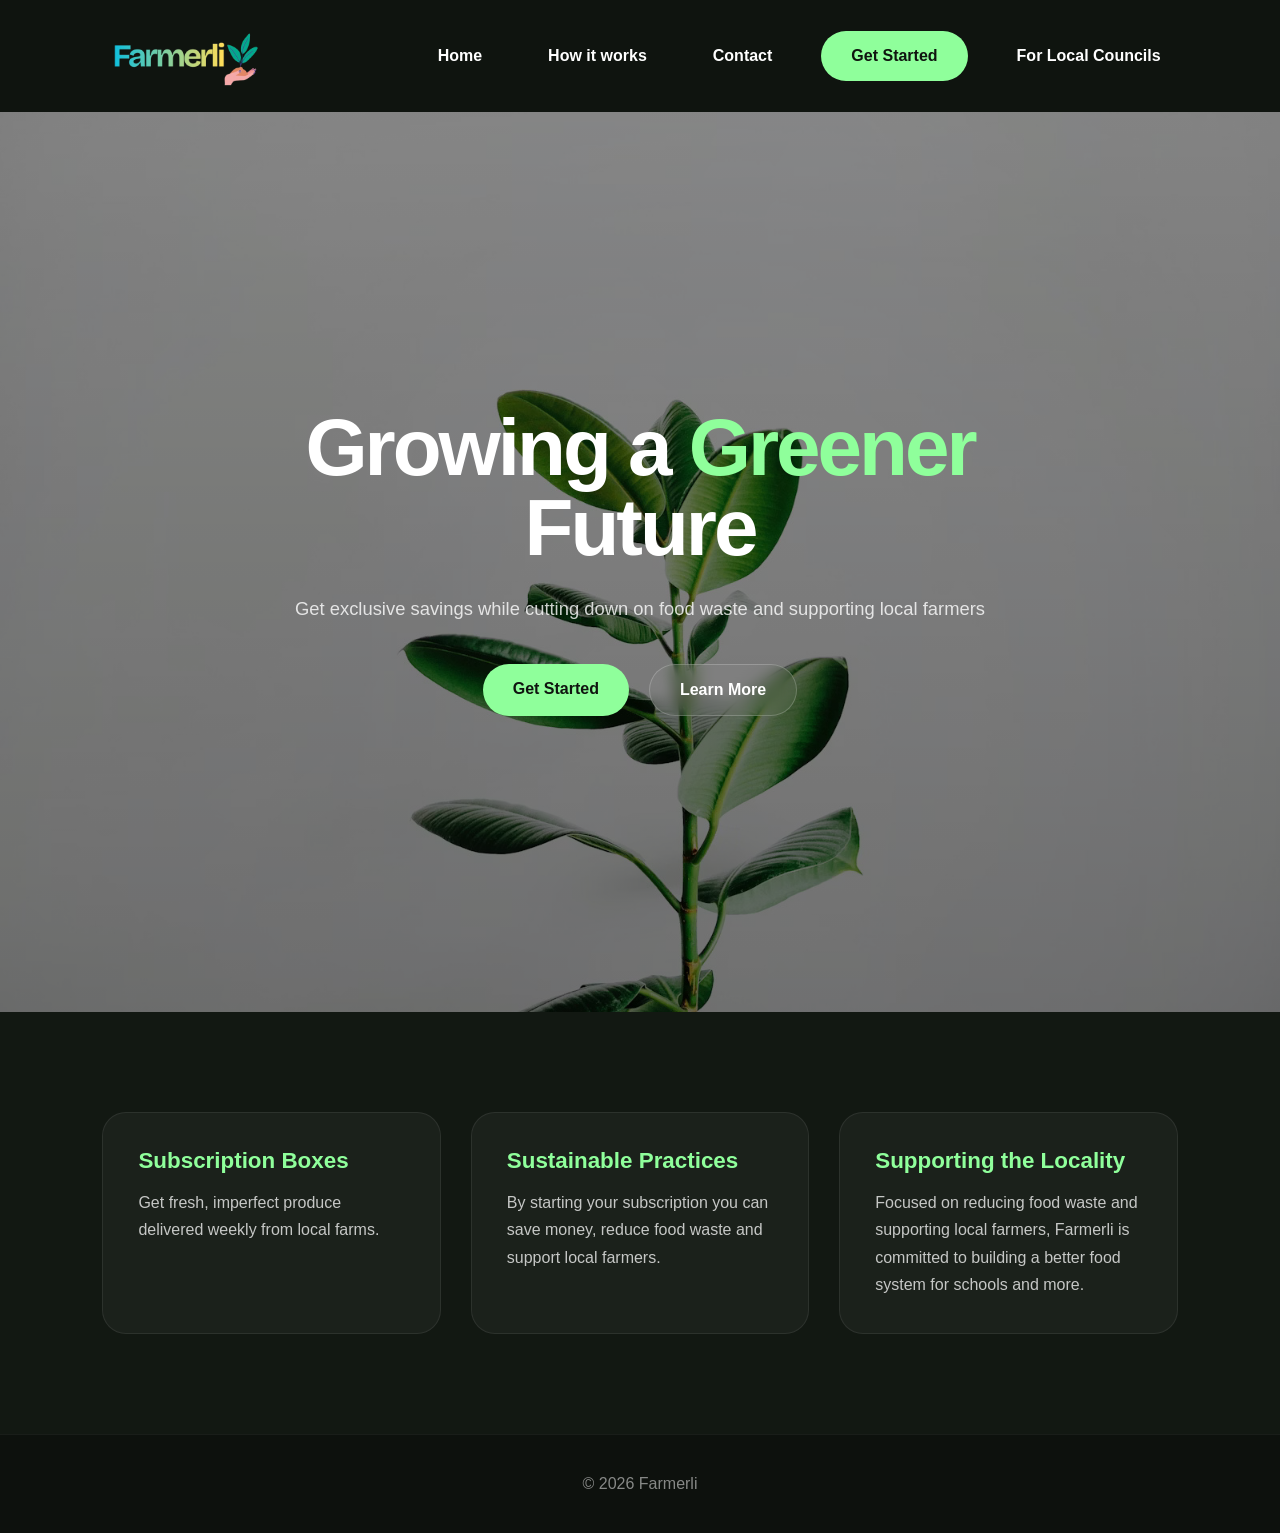
==== commit c903ba5a: "Make 'Farmerli is in your area' message more impactful" ====
--- a/index.html
+++ b/index.html
@@ -33,6 +33,14 @@
 </nav>
 
   <section class="hero">
+    <img
+      class="hero-image"
+      src="images/plant-hero.jpg"
+      alt="Fresh produce and plants"
+    >
+
+    <div class="hero-overlay"></div>
+
     <div class="hero-content">
       <h1>
         Growing a <span class="green-highlight">Greener</span> Future
@@ -47,6 +55,7 @@
         <a href="how-it-works.html" class="btn btn-secondary">Learn More</a>
       </div>
     </div>
+
   </section>
 
   <section class="features">
--- a/styles.css
+++ b/styles.css
@@ -94,37 +94,52 @@
 }
 
 .hero {
+  position: relative;
+
   min-height: 100vh;
+
   display: flex;
   align-items: center;
   justify-content: center;
+
+  overflow: hidden;
   text-align: center;
   padding: 40px;
-  position: relative;
+}
+
+.hero-image {
+  position: absolute;
+  inset: 0;
+
+  width: 100%;
+  height: 100%;
+
+  object-fit: cover;
+
+  z-index: 0;
+}
+
+.hero-overlay {
+  position: absolute;
+  inset: 0;
 
   background:
-    linear-gradient(rgba(0,0,0,0.45), rgba(0,0,0,0.55)),
-    url('https://images.unsplash.com/photo-1501004318641-b39e6451bec6?q=80&w=1600&auto=format&fit=crop');
-  background-size: cover;
-  background-position: center;
-}
-
-.hero::before {
-  content: "";
-  position: absolute;
-
-  background: #8fff9b;
-  filter: blur(160px);
-  opacity: 0.12;
-  top: -100px;
-  right: -100px;
+    linear-gradient(
+      rgba(0,0,0,0.45),
+      rgba(0,0,0,0.55)
+    );
+
+  z-index: 1;
 }
 
 .hero-content {
   position: relative;
+  z-index: 2;
+
   max-width: 850px;
-  z-index: 2;
-}
+}
+
+
 
 .hero h1 {
   font-size: 5rem;
@@ -335,11 +350,97 @@
   box-shadow:0 10px 25px rgba(143,255,155,0.35);
 }
 
-.result{
-  margin-top:25px;
-  color:#8fff9b;
-  font-size:1rem;
-  display:none;
+.result {
+  margin-top: 35px;
+
+  display: none;
+  align-items: center;
+  gap: 28px;
+
+  padding: 35px;
+
+  border-radius: 30px;
+
+  background:
+    linear-gradient(
+      135deg,
+      rgba(143,255,155,0.12),
+      rgba(255,255,255,0.04)
+    );
+
+  border: 1px solid rgba(143,255,155,0.18);
+
+  backdrop-filter: blur(14px);
+
+  box-shadow:
+    0 20px 50px rgba(0,0,0,0.35);
+
+  animation: resultReveal 0.5s ease;
+}
+
+.result-icon {
+  min-width: 90px;
+  height: 90px;
+
+  display: flex;
+  align-items: center;
+  justify-content: center;
+
+  border-radius: 50%;
+
+  background: #8fff9b;
+  color: #0f140f;
+
+  font-size: 2.5rem;
+  font-weight: bold;
+
+  box-shadow:
+    0 10px 30px rgba(143,255,155,0.35);
+}
+
+.result-content {
+  flex: 1;
+}
+
+.result-content h3 {
+  font-size: 2rem;
+  margin-bottom: 12px;
+  color: white;
+  line-height: 1.1;
+}
+
+.result-content p {
+  color: rgba(255,255,255,0.75);
+  line-height: 1.8;
+  margin-bottom: 24px;
+  max-width: 560px;
+}
+
+.result-btn {
+  font-size: 1rem;
+  padding: 18px 34px;
+
+  border: none;
+  cursor: pointer;
+}
+
+.result-btn:hover {
+  transform: translateY(-3px) scale(1.02);
+
+  box-shadow:
+    0 12px 35px rgba(143,255,155,0.35);
+}
+
+@keyframes resultReveal {
+  from {
+    opacity: 0;
+    transform: translateY(25px);
+  }
+
+  to {
+    opacity: 1;
+    transform: translateY(0);
+  }
 }
 
 .info-section {
